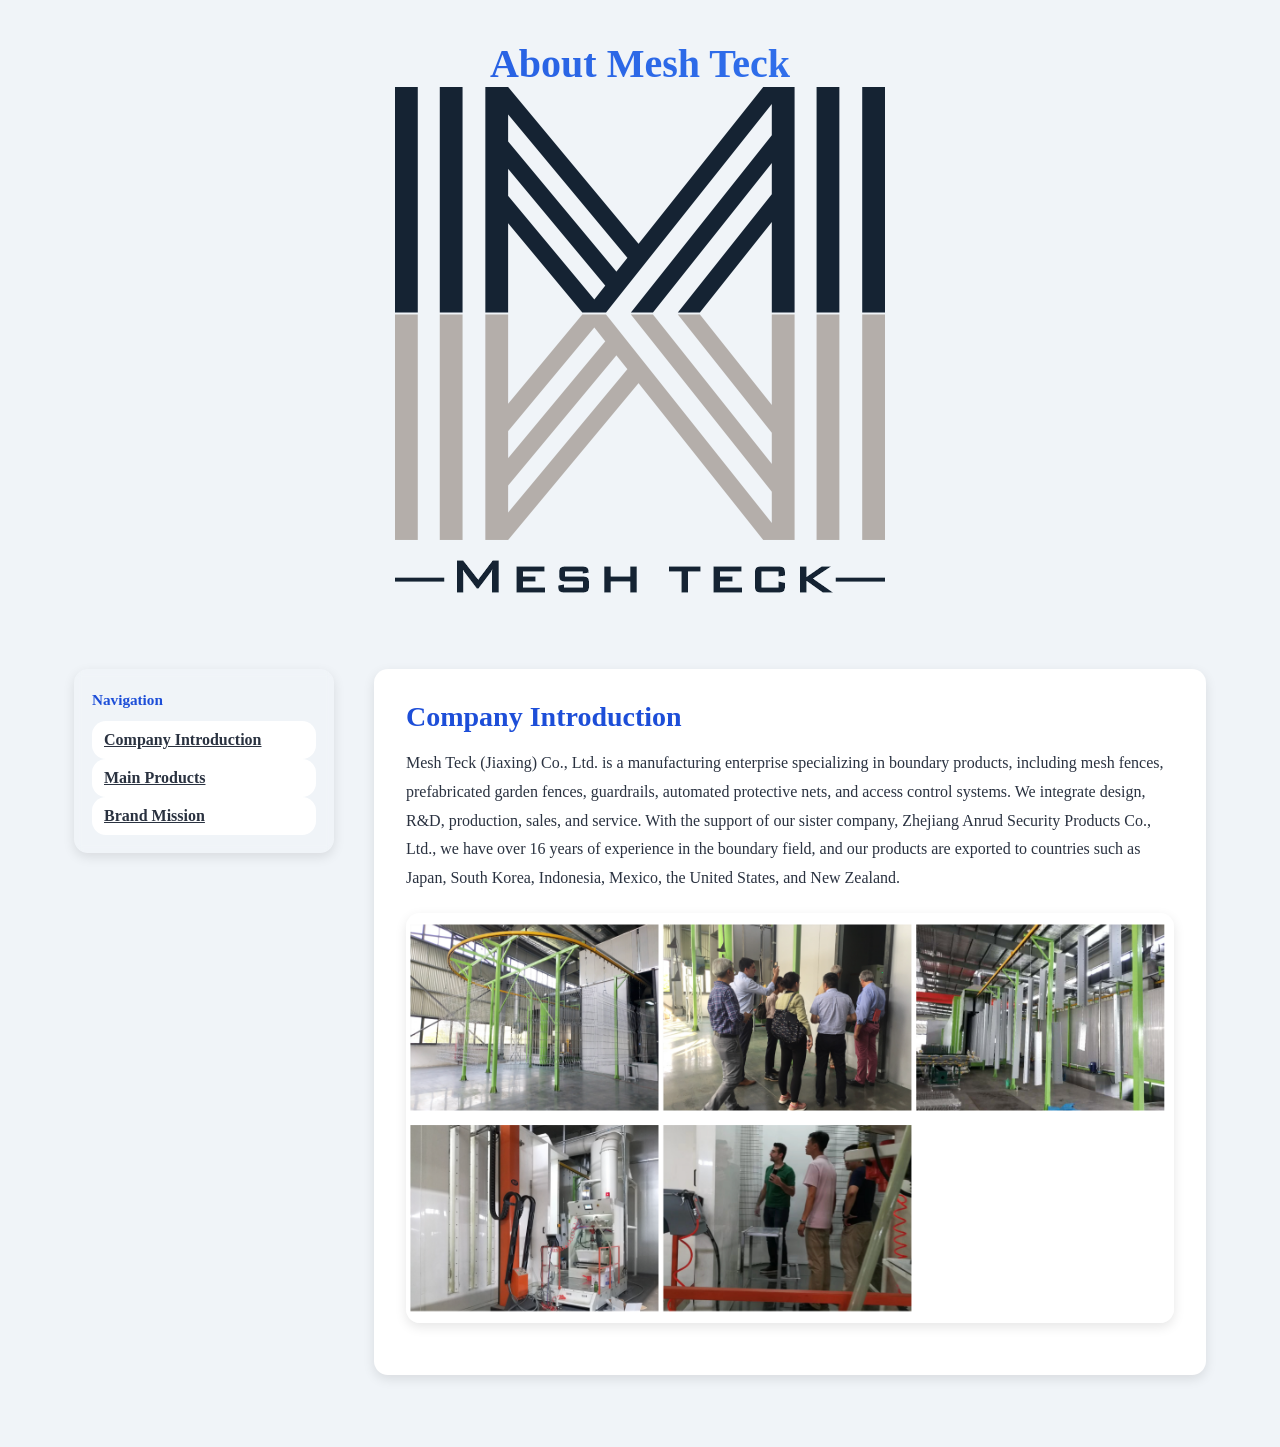
==== about.html @ 573c866d "rename About.html to about.html" ====
<!DOCTYPE html>
<html lang="en">
<head>
    <meta charset="utf-8" />
    <meta name="viewport" content="width=device-width, initial-scale=1.0" />
    <title>About Us - Mesh Teck</title>
    <link rel="stylesheet" href="About.css">
    <style>
        /* 图片样式 */
        .content img {
            display: block;
            max-width: 100%;
            height: auto;
            margin: 20px auto;
            border-radius: 12px;
            box-shadow: 0 4px 12px rgba(0,0,0,0.1);
        }

        /* 默认所有 section 隐藏 */
        .section {
            display: none;
        }

        /* 当前显示的 section */
        .section.active {
            display: block;
        }
    </style>
</head>
<body class="about-page">
    <header>
        <h1>About Mesh Teck</h1>
        <div class="header-images">
            <img src="WechatIMG4111.jpg" alt="Company logo">
        </div>
    </header>

    <div class="container">
        <div class="sidebar">
            <h2>Navigation</h2>
            <a href="#company-intro" onclick="showSection(event, 'company-intro')">Company Introduction</a>
            <a href="#main-products" onclick="showSection(event, 'main-products')">Main Products</a>
            <a href="#brand-mission" onclick="showSection(event, 'brand-mission')">Brand Mission</a>
        </div>

        <div class="content">
            <div id="company-intro" class="section">
                <h2>Company Introduction</h2>
                <p>
                    Mesh Teck (Jiaxing) Co., Ltd. is a manufacturing enterprise specializing in boundary products, 
                    including mesh fences, prefabricated garden fences, guardrails, automated protective nets, and access control systems. 
                    We integrate design, R&D, production, sales, and service. With the support of our sister company, 
                    Zhejiang Anrud Security Products Co., Ltd., we have over 16 years of experience in the boundary field, and 
                    our products are exported to countries such as Japan, South Korea, Indonesia, Mexico, the United States, and New Zealand.
                </p>
                <img src="MeshTeck/WechatIMG150.jpg" alt="Company">
            </div>

            <div id="main-products" class="section">
                <h2>Main Products</h2>
                <p>Our main products include:</p>
                <ul>
                    <li>Perimeter Protection System: Metal Mesh Series, Fence Series, Guardrail Series;</li>
                    <li>Automated Protection System: Wire Panel Series, PC Panel Series, Steel Panel Series;</li>
                    <li>Access Control System: Sliding Door Series and Swing Door Series;</li>
                    <li>Residential Security System: Courtyard Prefabricated Series;</li>
                </ul>
                <p>Mesh Teck is committed to providing high-quality site safety protection products to the market and customers, offering professional and comprehensive site safety protection solutions.</p>
                <img src="MeshTeck/WechatIMG147.jpg" alt="Product Showcase">
            </div>

            <div id="brand-mission" class="section">
                <h2>Brand Mission</h2>
                <p>
                    Brand mission is the reason for the brand's existence and its value.
                    With our extra efforts, the world gains more peace.
                    Without a peaceful environment and reliable security,
                    whether it is a business or a family,
                    it is difficult to have true passion for striving and a sense of happiness.
                    Mesh Tesk not only bears the responsibility for its own development but also carries a heavy social responsibility.
                    Let the world have more peace and allow people to enjoy a better life.
                </p>
                <img src="WechatIMG35.jpg" alt="Peace and Security">
            </div>
        </div>
    </div>

    <script>
        function showSection(e, sectionId) {
            if (e) e.preventDefault();
            const sections = document.querySelectorAll('.section');
            sections.forEach(section => section.classList.remove('active'));

            const target = document.getElementById(sectionId);
            if (target) target.classList.add('active');
        }

        // 页面加载时，根据 hash 显示对应的 section
        document.addEventListener('DOMContentLoaded', () => {
            const hash = window.location.hash.substring(1);
            if (hash) {
                showSection(null, hash);
            } else {
                showSection(null, 'company-intro');
            }
        });

        // 监听 hash 变化（点击菜单或者外部跳转）
        window.addEventListener('hashchange', () => {
            const hash = window.location.hash.substring(1);
            if (hash) {
                showSection(null, hash);
            }
        });
    </script>
</body>
</html>
---- About.css ----
:root {
  /* 色板 */
  --brand-900: #1d4ed8; /* 深蓝 */
  --brand-800: #1e3a8a; /* 中蓝 */
  --brand-700: #2563eb; /* 浅蓝 */
  --brand-600: #3b82f6; /* 亮蓝 */
  --gray-900: #0b0d12; /* 深灰 */
  --gray-800: #151922; /* 中灰 */
  --gray-700: #2a3240; /* 浅灰 */
  --gray-600: #536072; /* 灰色 */
  --gray-500: #7c8899; /* 浅灰 */
  --gray-400: #b3bcc9; /* 亮灰 */
  --bg: #f0f4f8; /* 调整背景颜色为浅灰蓝 */
  --text: #111827; /* 文字黑 */

  /* 圆角与阴影 */
  --radius: 14px;
  --shadow: 0 4px 12px rgba(0, 0, 0, 0.1);

  /* 动画节奏 */
  --fast: 160ms ease;
  --slow: 320ms ease;

  /* 版心宽度 */
  --container: 1180px;
}

/* 深色模式覆盖（可选） */
@media (prefers-color-scheme: dark) {
  :root {
    --bg: #0c111b;
    --text: #e5e7eb;
    --gray-900: #e5e7eb;
    --gray-800: #cfd6e3;
    --gray-700: #b7c0d2;
    --gray-600: #9aa6bd;
    --gray-500: #7f8aa1;
    --shadow: 0 4px 24px rgba(0, 0, 0, 0.5);
  }
}

/* ============== 页面作用域（必须：<body class="about-page">） ============== */
.about-page {
  background: var(--bg);
  color: var(--text);
  scroll-behavior: smooth;
}
.about-page *, .about-page *::before, .about-page *::after { box-sizing: border-box; }

/* Header */
.about-page header {
  text-align: center;
  margin: clamp(20px, 4vw, 40px) 0;
}
.about-page header h1 {
  font-size: clamp(28px, 4vw, 40px);
  font-weight: 800;
  margin: 0;
  background: linear-gradient(90deg, var(--brand-900), var(--brand-600));
  -webkit-background-clip: text;
  -webkit-text-fill-color: transparent;
}
.about-page .header-subtitle {
  margin-top: 8px;
  color: var(--gray-600);
  font-size: 0.98rem;
}

/* 布局 */
.about-page .container {
  display: flex;
  gap: clamp(20px, 4vw, 40px);
  max-width: var(--container);
  margin: clamp(32px, 6vw, 72px) auto;
  padding: 0 clamp(16px, 3vw, 24px);
  flex-wrap: wrap;
}

/* Sidebar */
.about-page .sidebar {
  flex: 0 0 clamp(200px, 24%, 260px);
  position: sticky;
  top: 84px;
  height: fit-content;
  background: var(--gray-100); /* 调整侧边导航框颜色 */
  backdrop-filter: blur(4px);
  border-radius: var(--radius);
  box-shadow: var(--shadow);
  padding: 18px;
  border: 1px solid var(--gray-300);
}
.about-page .sidebar h2 {
  font-size: 0.95rem;
  font-weight: 700;
  color: var(--brand-900);
  margin: 4px 0 12px;
}

/* Sidebar 链接 */
.about-page .sidebar nav { display: grid; gap: 8px; }
.about-page .sidebar a {
  display: grid;
  grid-template-columns: 1fr auto;
  align-items: center;
  gap: 8px;
  padding: 10px 12px;
  font-weight: 600;
  color: var(--gray-700);
  border-radius: var(--radius);
  border: 1px solid var(--gray-300);
  background: #fff;
  transition: transform var(--fast), box-shadow var(--fast), background var(--fast);
}
.about-page .sidebar a:hover {
  background: var(--brand-600);
  color: #fff;
  transform: translateX(2px);
  box-shadow: var(--shadow);
}

/* Content */
.about-page .content {
  flex: 1 1 520px;
  background: #fff;
  border-radius: var(--radius);
  padding: clamp(22px, 3.2vw, 32px);
  box-shadow: var(--shadow);
  border: 1px solid var(--gray-200);
}
.about-page .content h2 {
  font-size: clamp(22px, 2.2vw, 28px);
  font-weight: 800;
  color: var(--brand-900);
  margin: 0 0 14px;
}
.about-page .content p,
.about-page .content li {
  color: var(--gray-700);
  line-height: 1.8;
  font-size: 16px;
  margin-bottom: 12px;
}
.about-page .content img {
  display: block;
  max-width: 100%;
  height: auto;
  margin: 20px auto;
  border-radius: var(--radius);
  box-shadow: var(--shadow);
  transition: transform var(--fast);
}
.about-page .content img:hover { transform: scale(1.02); }

/* 响应式 */
@media (max-width: 1024px) {
  .about-page .sidebar { position: relative; top: auto; width: 100%; flex: 1 1 100%; }
}
@media (max-width: 780px) {
  .about-page .container { flex-direction: column; }
  .about-page .content { padding: 20px; }
  .about-page .sidebar { padding: 14px; }
}
@media (max-width: 520px) {
  .about-page .sidebar a { padding: 12px 14px; }
  .about-page .content h2 { font-size: 22px; }
}

/* 小组件 */
.about-page .muted { color: var(--gray-500); }
.about-page .badge {
  display: inline-block;
  padding: 4px 8px;
  border-radius: 999px;
  background: var(--brand-600);
  border: 1px solid var(--gray-300);
  color: #fff;
  font-size: 12px;
  font-weight: 700;
}

/* 轻动效 */
.about-page .reveal { opacity: 0; transform: translateY(6px); animation: fadeUp var(--slow) forwards; }
@keyframes fadeUp { to { opacity: 1; transform: none; } }

/* color-mix 兼容兜底 */
@supports not (color-mix(in oklab, red, blue)) {
  .about-page .sidebar { background: var(--gray-050); }
  .about-page .sidebar a:hover { background: #eef4ff; }
  .about-page .badge { background: #eef4ff; border-color: #c7d2fe; }
}
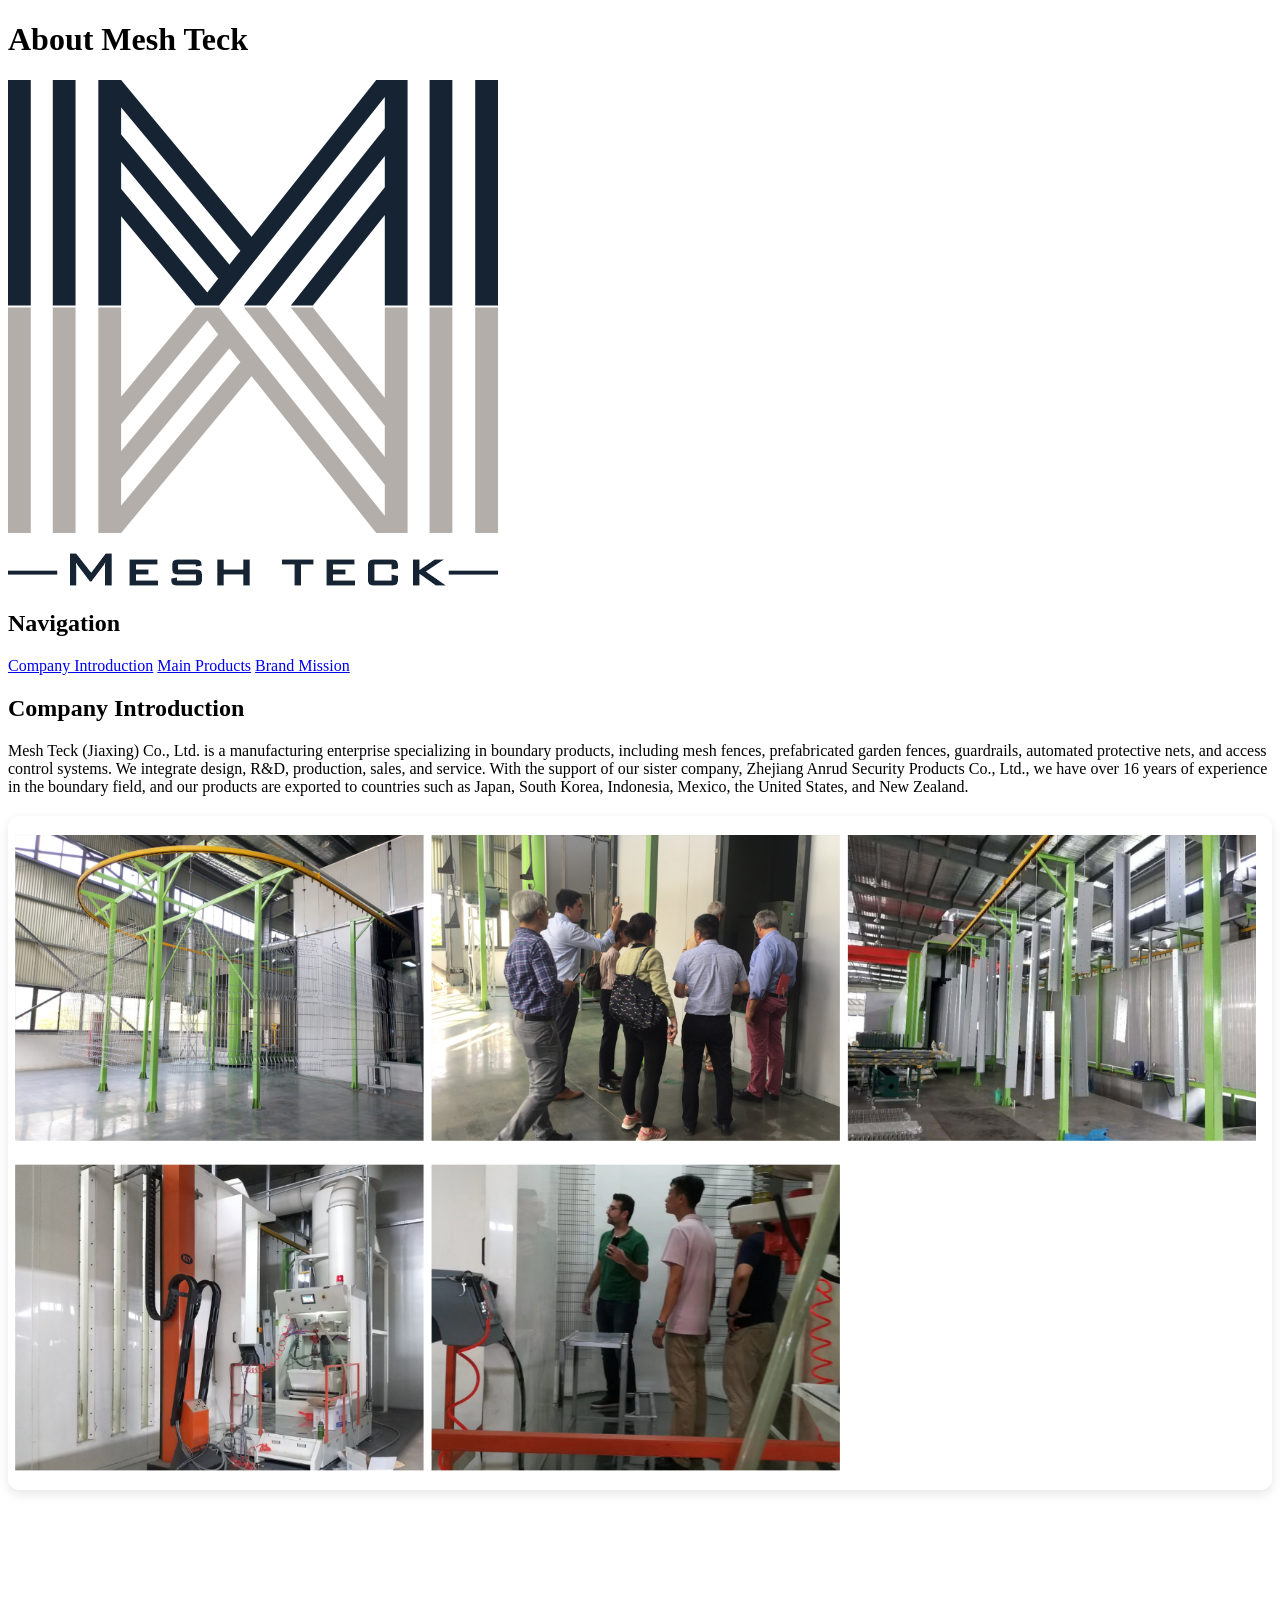
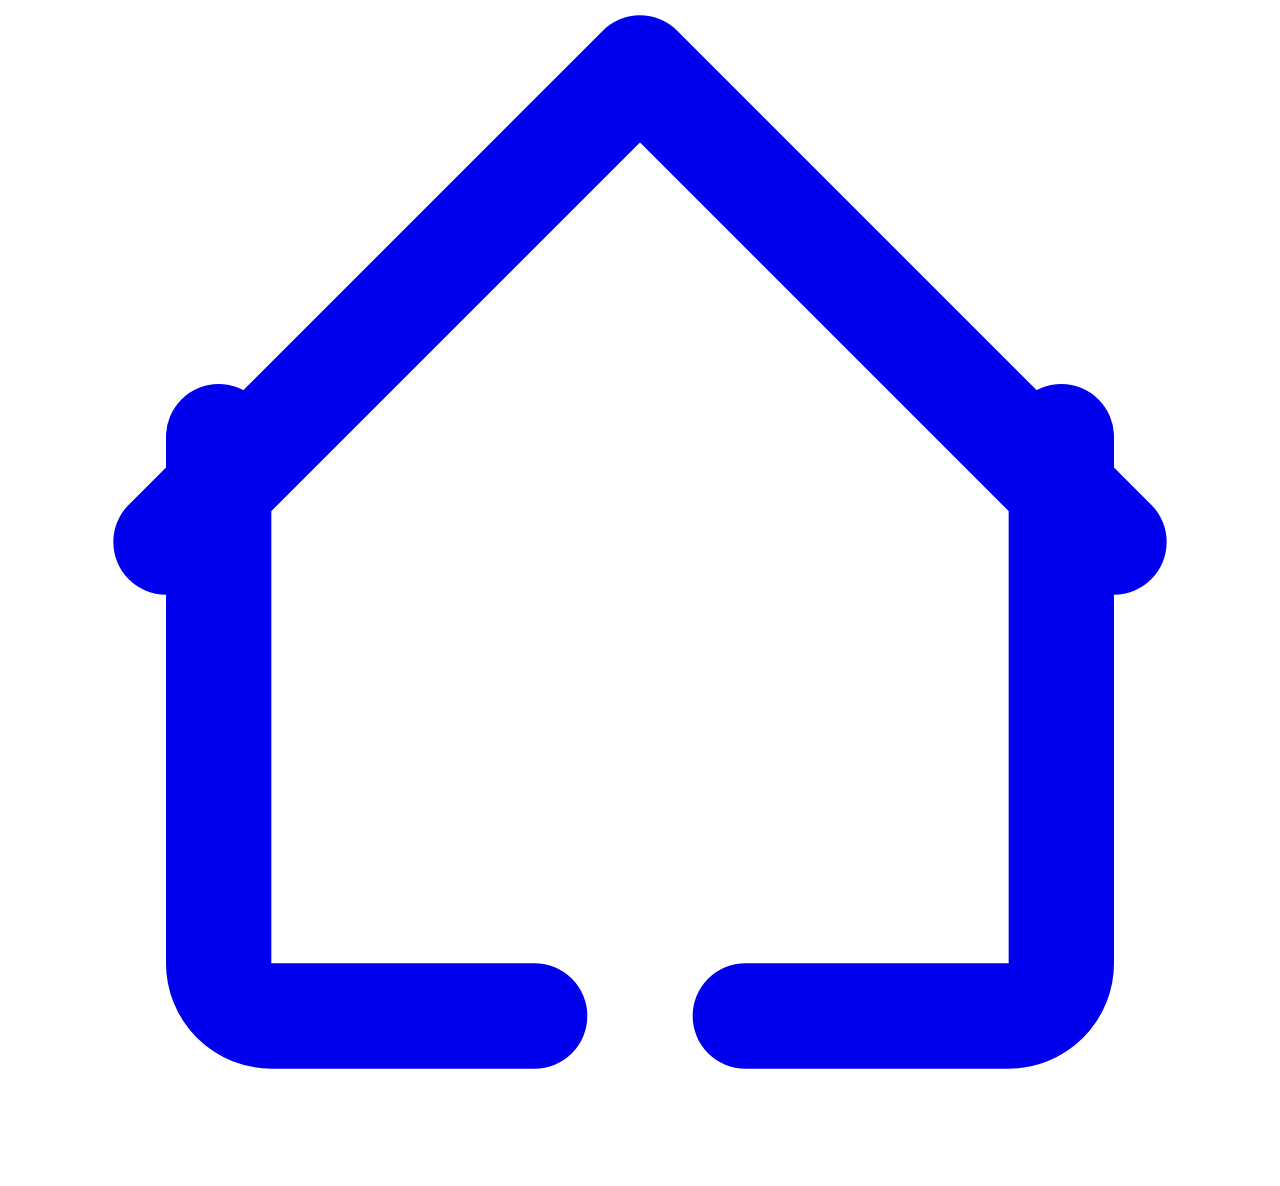
==== commit 9bc851c8: "更新代码内容" ====
--- a/about.html
+++ b/about.html
@@ -1,117 +1,119 @@
 <!DOCTYPE html>
 <html lang="en">
 <head>
-    <meta charset="utf-8" />
-    <meta name="viewport" content="width=device-width, initial-scale=1.0" />
-    <title>About Us - Mesh Teck</title>
-    <link rel="stylesheet" href="About.css">
-    <style>
-        /* 图片样式 */
-        .content img {
-            display: block;
-            max-width: 100%;
-            height: auto;
-            margin: 20px auto;
-            border-radius: 12px;
-            box-shadow: 0 4px 12px rgba(0,0,0,0.1);
-        }
+  <meta charset="utf-8" />
+  <meta name="viewport" content="width=device-width, initial-scale=1.0" />
+  <title>About Us - Mesh Teck</title>
+  <link rel="stylesheet" href="about.css">
+  <style>
+    /* 图片样式（补充） */
+    .content img {
+      display: block;
+      max-width: 100%;
+      height: auto;
+      margin: 20px auto;
+      border-radius: 12px;
+      box-shadow: 0 4px 12px rgba(0,0,0,0.1);
+    }
 
-        /* 默认所有 section 隐藏 */
-        .section {
-            display: none;
-        }
-
-        /* 当前显示的 section */
-        .section.active {
-            display: block;
-        }
-    </style>
+    /* 默认所有 section 隐藏 */
+    .section { display: none; }
+    .section.active { display: block; }
+  </style>
 </head>
 <body class="about-page">
-    <header>
-        <h1>About Mesh Teck</h1>
-        <div class="header-images">
-            <img src="WechatIMG4111.jpg" alt="Company logo">
-        </div>
-    </header>
+  <header>
+    <h1>About Mesh Teck</h1>
+    <div class="header-images">
+      <img src="WechatIMG4111.jpg" alt="Company logo">
+    </div>
+  </header>
 
-    <div class="container">
-        <div class="sidebar">
-            <h2>Navigation</h2>
-            <a href="#company-intro" onclick="showSection(event, 'company-intro')">Company Introduction</a>
-            <a href="#main-products" onclick="showSection(event, 'main-products')">Main Products</a>
-            <a href="#brand-mission" onclick="showSection(event, 'brand-mission')">Brand Mission</a>
-        </div>
-
-        <div class="content">
-            <div id="company-intro" class="section">
-                <h2>Company Introduction</h2>
-                <p>
-                    Mesh Teck (Jiaxing) Co., Ltd. is a manufacturing enterprise specializing in boundary products, 
-                    including mesh fences, prefabricated garden fences, guardrails, automated protective nets, and access control systems. 
-                    We integrate design, R&D, production, sales, and service. With the support of our sister company, 
-                    Zhejiang Anrud Security Products Co., Ltd., we have over 16 years of experience in the boundary field, and 
-                    our products are exported to countries such as Japan, South Korea, Indonesia, Mexico, the United States, and New Zealand.
-                </p>
-                <img src="MeshTeck/WechatIMG150.jpg" alt="Company">
-            </div>
-
-            <div id="main-products" class="section">
-                <h2>Main Products</h2>
-                <p>Our main products include:</p>
-                <ul>
-                    <li>Perimeter Protection System: Metal Mesh Series, Fence Series, Guardrail Series;</li>
-                    <li>Automated Protection System: Wire Panel Series, PC Panel Series, Steel Panel Series;</li>
-                    <li>Access Control System: Sliding Door Series and Swing Door Series;</li>
-                    <li>Residential Security System: Courtyard Prefabricated Series;</li>
-                </ul>
-                <p>Mesh Teck is committed to providing high-quality site safety protection products to the market and customers, offering professional and comprehensive site safety protection solutions.</p>
-                <img src="MeshTeck/WechatIMG147.jpg" alt="Product Showcase">
-            </div>
-
-            <div id="brand-mission" class="section">
-                <h2>Brand Mission</h2>
-                <p>
-                    Brand mission is the reason for the brand's existence and its value.
-                    With our extra efforts, the world gains more peace.
-                    Without a peaceful environment and reliable security,
-                    whether it is a business or a family,
-                    it is difficult to have true passion for striving and a sense of happiness.
-                    Mesh Tesk not only bears the responsibility for its own development but also carries a heavy social responsibility.
-                    Let the world have more peace and allow people to enjoy a better life.
-                </p>
-                <img src="WechatIMG35.jpg" alt="Peace and Security">
-            </div>
-        </div>
+  <div class="container">
+    <div class="sidebar">
+      <h2>Navigation</h2>
+      <a href="#company-intro" onclick="showSection(event, 'company-intro')">Company Introduction</a>
+      <a href="#main-products" onclick="showSection(event, 'main-products')">Main Products</a>
+      <a href="#brand-mission" onclick="showSection(event, 'brand-mission')">Brand Mission</a>
     </div>
 
-    <script>
-        function showSection(e, sectionId) {
-            if (e) e.preventDefault();
-            const sections = document.querySelectorAll('.section');
-            sections.forEach(section => section.classList.remove('active'));
+    <div class="content">
+      <div id="company-intro" class="section">
+        <h2>Company Introduction</h2>
+        <p>
+          Mesh Teck (Jiaxing) Co., Ltd. is a manufacturing enterprise specializing in boundary products, 
+          including mesh fences, prefabricated garden fences, guardrails, automated protective nets, and access control systems. 
+          We integrate design, R&D, production, sales, and service. With the support of our sister company, 
+          Zhejiang Anrud Security Products Co., Ltd., we have over 16 years of experience in the boundary field, and 
+          our products are exported to countries such as Japan, South Korea, Indonesia, Mexico, the United States, and New Zealand.
+        </p>
+        <img src="MeshTeck/WechatIMG150.jpg" alt="Company">
+      </div>
 
-            const target = document.getElementById(sectionId);
-            if (target) target.classList.add('active');
-        }
+      <div id="main-products" class="section">
+        <h2>Main Products</h2>
+        <p>Our main products include:</p>
+        <ul>
+          <li>Perimeter Protection System: Metal Mesh Series, Fence Series, Guardrail Series;</li>
+          <li>Automated Protection System: Wire Panel Series, PC Panel Series, Steel Panel Series;</li>
+          <li>Access Control System: Sliding Door Series and Swing Door Series;</li>
+          <li>Residential Security System: Courtyard Prefabricated Series;</li>
+        </ul>
+        <p>Mesh Teck is committed to providing high-quality site safety protection products to the market and customers, offering professional and comprehensive site safety protection solutions.</p>
+        <img src="MeshTeck/WechatIMG147.jpg" alt="Product Showcase">
+      </div>
 
-        // 页面加载时，根据 hash 显示对应的 section
-        document.addEventListener('DOMContentLoaded', () => {
-            const hash = window.location.hash.substring(1);
-            if (hash) {
-                showSection(null, hash);
-            } else {
-                showSection(null, 'company-intro');
-            }
-        });
+      <div id="brand-mission" class="section">
+        <h2>Brand Mission</h2>
+        <p>
+          Brand mission is the reason for the brand's existence and its value.
+          With our extra efforts, the world gains more peace.
+          Without a peaceful environment and reliable security,
+          whether it is a business or a family,
+          it is difficult to have true passion for striving and a sense of happiness.
+          Mesh Tesk not only bears the responsibility for its own development but also carries a heavy social responsibility.
+          Let the world have more peace and allow people to enjoy a better life.
+        </p>
+        <img src="WechatIMG35.jpg" alt="Peace and Security">
+      </div>
+    </div>
+  </div>
 
-        // 监听 hash 变化（点击菜单或者外部跳转）
-        window.addEventListener('hashchange', () => {
-            const hash = window.location.hash.substring(1);
-            if (hash) {
-                showSection(null, hash);
-            }
-        });
-    </script>
+  <!-- 固定右下角返回 Home 按钮 + 悬浮提示 -->
+  <a href="index.html" class="return-home" aria-label="Return to Home" data-tooltip="Return to Home">
+    <svg xmlns="http://www.w3.org/2000/svg" fill="none" viewBox="0 0 24 24" stroke="currentColor">
+      <path stroke-linecap="round" stroke-linejoin="round" stroke-width="2"
+        d="M3 12l9-9 9 9M4 10v10a1 1 0 001 1h5m10-11v10a1 1 0 01-1 1h-5"/>
+    </svg>
+  </a>
+
+  <script>
+    function showSection(e, sectionId) {
+      if (e) e.preventDefault();
+      const sections = document.querySelectorAll('.section');
+      sections.forEach(section => section.classList.remove('active'));
+
+      const target = document.getElementById(sectionId);
+      if (target) target.classList.add('active');
+    }
+
+    // 页面加载时，根据 hash 显示对应的 section
+    document.addEventListener('DOMContentLoaded', () => {
+      const hash = window.location.hash.substring(1);
+      if (hash) {
+        showSection(null, hash);
+      } else {
+        showSection(null, 'company-intro');
+      }
+    });
+
+    // 监听 hash 变化（点击菜单或者外部跳转）
+    window.addEventListener('hashchange', () => {
+      const hash = window.location.hash.substring(1);
+      if (hash) {
+        showSection(null, hash);
+      }
+    });
+  </script>
 </body>
 </html>
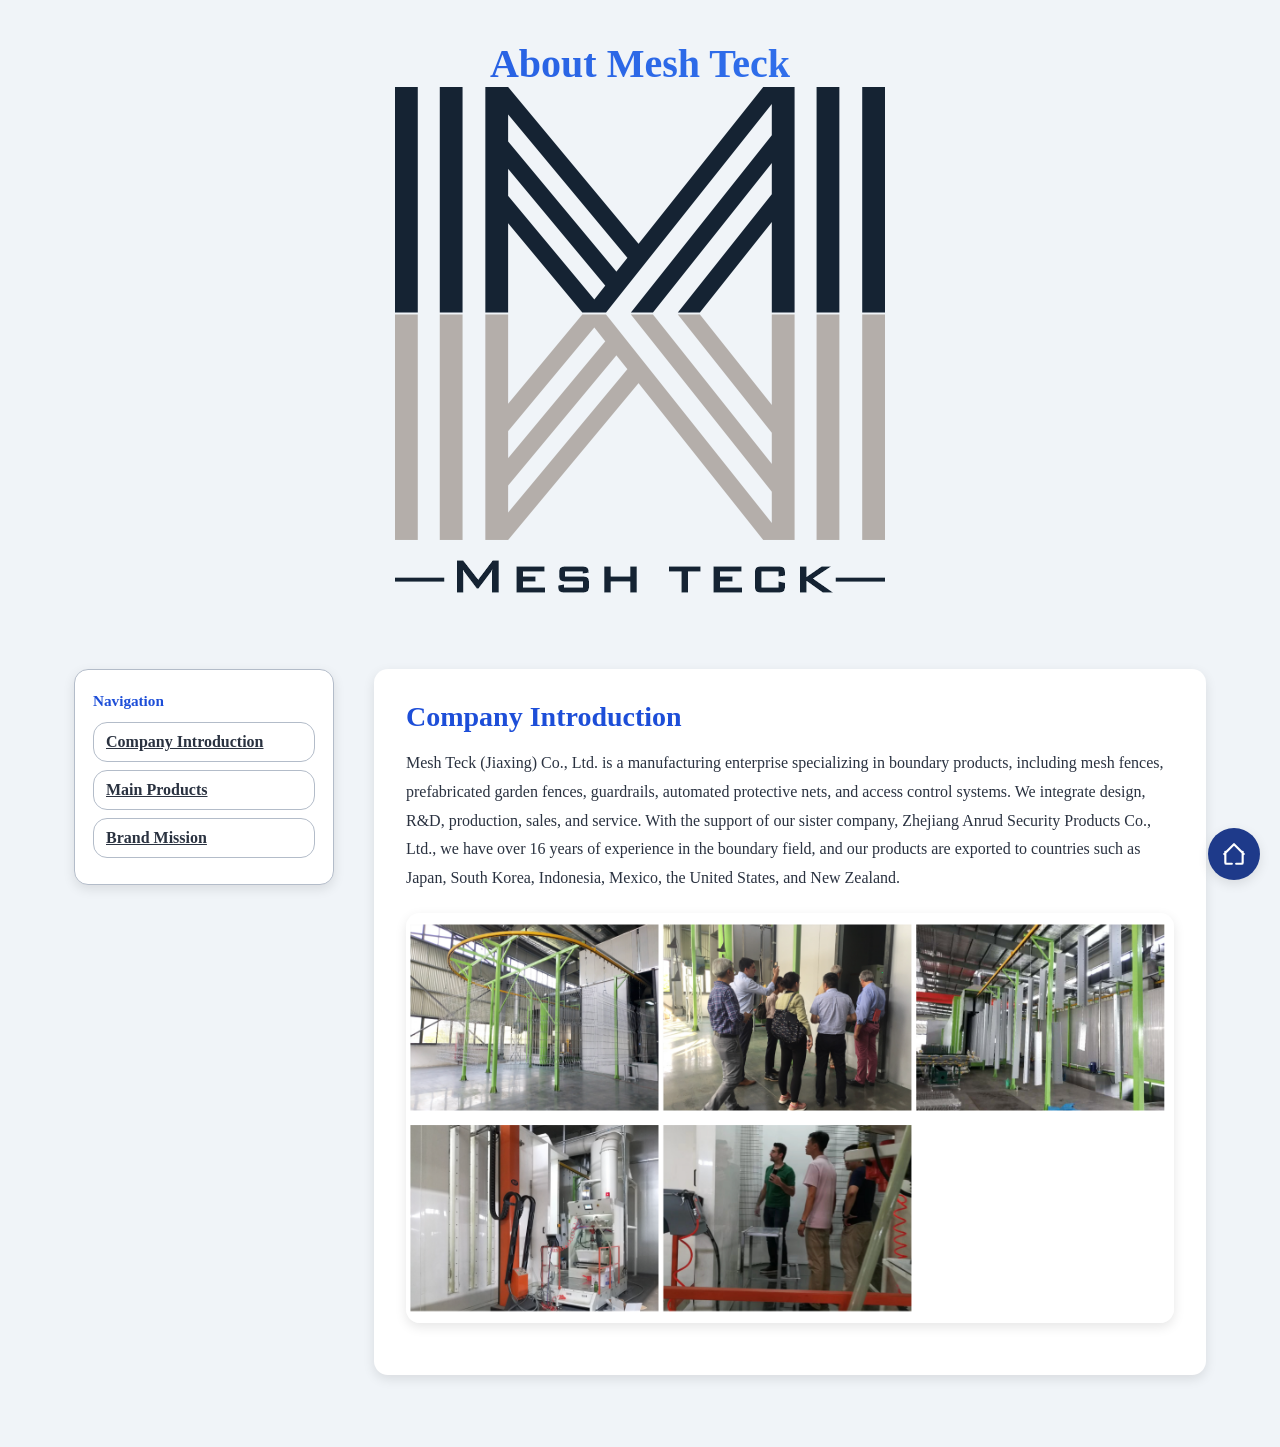
==== commit 172015b6: "fix: correct CSS link case in about.html" ====
--- a/about.css
+++ b/about.css
@@ -0,0 +1,185 @@
+
+:root {
+    --brand-900: #1d4ed8;
+    --brand-800: #1e3a8a;
+    --brand-700: #2563eb;
+    --brand-600: #3b82f6;
+    --gray-900: #0b0d12;
+    --gray-800: #151922;
+    --gray-700: #2a3240;
+    --gray-600: #536072;
+    --gray-500: #7c8899;
+    --gray-400: #b3bcc9;
+    --bg: #f0f4f8;
+    --text: #111827;
+  
+    --radius: 14px;
+    --shadow: 0 4px 12px rgba(0, 0, 0, 0.1);
+    --fast: 160ms ease;
+    --slow: 320ms ease;
+    --container: 1180px;
+  }
+  
+  /* 深色模式 */
+  @media (prefers-color-scheme: dark) {
+    :root {
+      --bg: #0c111b;
+      --text: #e5e7eb;
+      --gray-900: #e5e7eb;
+      --gray-800: #cfd6e3;
+      --gray-700: #b7c0d2;
+      --gray-600: #9aa6bd;
+      --gray-500: #7f8aa1;
+      --shadow: 0 4px 24px rgba(0, 0, 0, 0.5);
+    }
+  }
+  
+  .about-page {
+    background: var(--bg);
+    color: var(--text);
+    scroll-behavior: smooth;
+  }
+  .about-page *, .about-page *::before, .about-page *::after { box-sizing: border-box; }
+  
+  /* Header */
+  .about-page header {
+    text-align: center;
+    margin: clamp(20px, 4vw, 40px) 0;
+  }
+  .about-page header h1 {
+    font-size: clamp(28px, 4vw, 40px);
+    font-weight: 800;
+    margin: 0;
+    background: linear-gradient(90deg, var(--brand-900), var(--brand-600));
+    -webkit-background-clip: text;
+    -webkit-text-fill-color: transparent;
+  }
+  
+  /* 布局 */
+  .about-page .container {
+    display: flex;
+    gap: clamp(20px, 4vw, 40px);
+    max-width: var(--container);
+    margin: clamp(32px, 6vw, 72px) auto;
+    padding: 0 clamp(16px, 3vw, 24px);
+    flex-wrap: wrap;
+  }
+  
+  /* Sidebar */
+  .about-page .sidebar {
+    flex: 0 0 clamp(200px, 24%, 260px);
+    position: sticky;
+    top: 84px;
+    height: fit-content;
+    background: #fff;
+    border-radius: var(--radius);
+    box-shadow: var(--shadow);
+    padding: 18px;
+    border: 1px solid var(--gray-400);
+  }
+  .about-page .sidebar h2 {
+    font-size: 0.95rem;
+    font-weight: 700;
+    color: var(--brand-900);
+    margin: 4px 0 12px;
+  }
+  .about-page .sidebar a {
+    display: block;
+    padding: 10px 12px;
+    font-weight: 600;
+    color: var(--gray-700);
+    border-radius: var(--radius);
+    border: 1px solid var(--gray-400);
+    background: #fff;
+    transition: transform var(--fast), box-shadow var(--fast), background var(--fast);
+    margin-bottom: 8px;
+  }
+  .about-page .sidebar a:hover {
+    background: var(--brand-600);
+    color: #fff;
+    transform: translateX(2px);
+    box-shadow: var(--shadow);
+  }
+  
+  /* Content */
+  .about-page .content {
+    flex: 1 1 520px;
+    background: #fff;
+    border-radius: var(--radius);
+    padding: clamp(22px, 3.2vw, 32px);
+    box-shadow: var(--shadow);
+    border: 1px solid var(--gray-200);
+  }
+  .about-page .content h2 {
+    font-size: clamp(22px, 2.2vw, 28px);
+    font-weight: 800;
+    color: var(--brand-900);
+    margin: 0 0 14px;
+  }
+  .about-page .content p,
+  .about-page .content li {
+    color: var(--gray-700);
+    line-height: 1.8;
+    font-size: 16px;
+    margin-bottom: 12px;
+  }
+  .about-page .content img {
+    display: block;
+    max-width: 100%;
+    height: auto;
+    margin: 20px auto;
+    border-radius: var(--radius);
+    box-shadow: var(--shadow);
+    transition: transform var(--fast);
+  }
+  .about-page .content img:hover { transform: scale(1.02); }
+  
+  /* 固定右下角 Home 按钮 + 悬浮提示 */
+  .about-page .return-home {
+    position: fixed;
+    bottom: 20px;
+    right: 20px;
+    width: 52px;
+    height: 52px;
+    border-radius: 50%;
+    background: var(--brand-800);
+    color: #fff;
+    display: flex;
+    align-items: center;
+    justify-content: center;
+    box-shadow: var(--shadow);
+    transition: background var(--fast), transform var(--fast);
+    z-index: 1000;
+    cursor: pointer;
+  }
+  .about-page .return-home svg {
+    width: 26px;
+    height: 26px;
+  }
+  .about-page .return-home:hover {
+    background: var(--brand-700);
+    transform: scale(1.1);
+  }
+  
+  /* tooltip 样式 */
+  .about-page .return-home::after {
+    content: attr(data-tooltip);
+    position: absolute;
+    bottom: 65px;
+    right: 50%;
+    transform: translateX(50%);
+    background: var(--gray-800);
+    color: #fff;
+    font-size: 13px;
+    padding: 6px 10px;
+    border-radius: 6px;
+    white-space: nowrap;
+    opacity: 0;
+    pointer-events: none;
+    transition: opacity var(--fast), transform var(--fast);
+  }
+  .about-page .return-home:hover::after {
+    opacity: 1;
+    transform: translateX(50%) translateY(-4px);
+  }
+  
